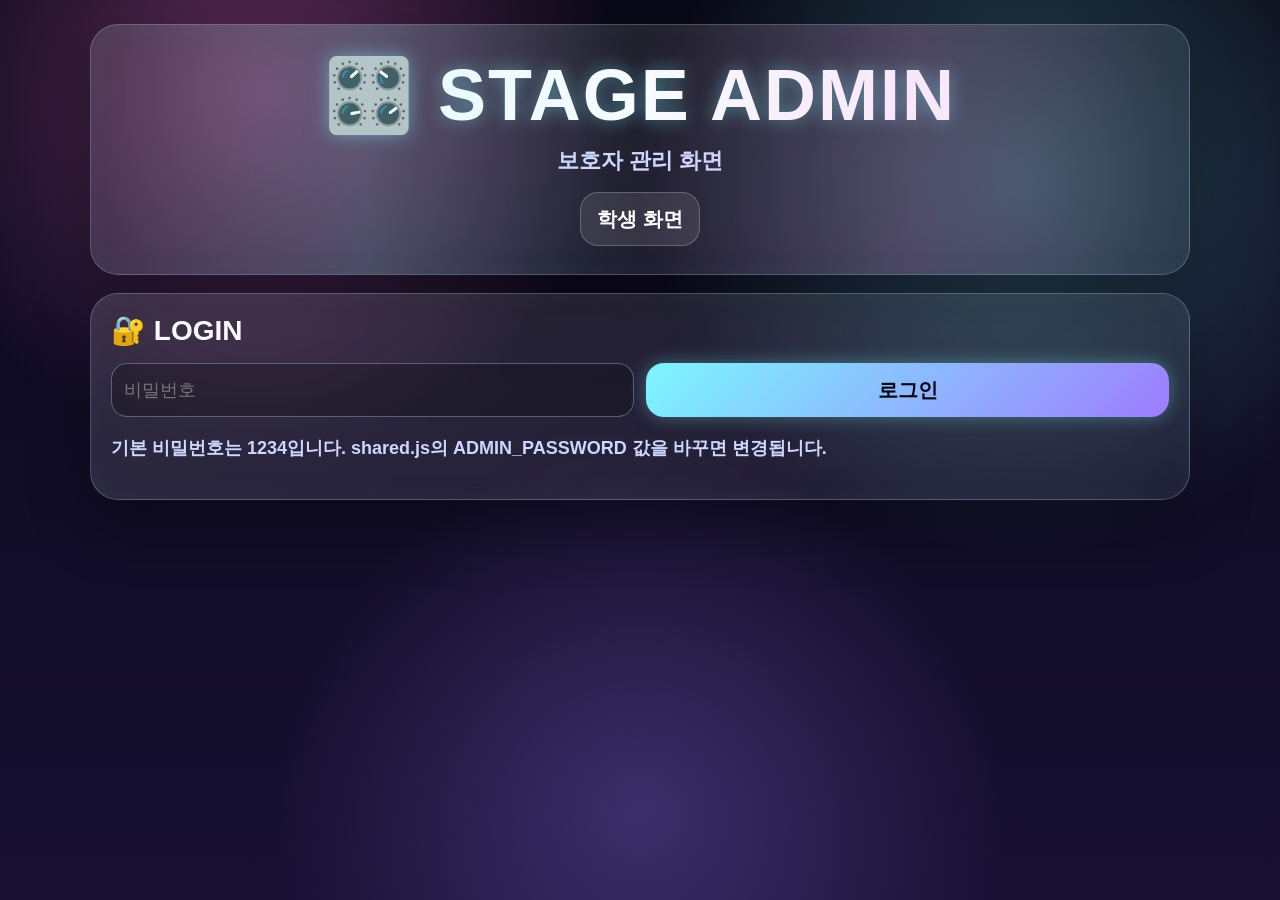
==== admin.html @ 5045a8fc "Add files via upload" ====
<!DOCTYPE html>
<html lang="ko">
<head>
  <meta charset="UTF-8" />
  <meta name="viewport" content="width=device-width, initial-scale=1.0" />
  <title>CHAN STAGE - Admin</title>
  <link rel="stylesheet" href="style.css" />
</head>
<body>
<main class="app">
  <header class="hero">
    <h1>🎛️ STAGE ADMIN</h1>
    <p class="subtitle">보호자 관리 화면</p>
    <div class="nav"><a class="link-btn dark-btn" href="student.html">학생 화면</a></div>
  </header>

  <section class="panel">
    <h2>🔐 LOGIN</h2>
    <div class="two-grid">
      <input id="passwordInput" type="password" placeholder="비밀번호" />
      <button class="neon-btn" id="loginBtn">로그인</button>
    </div>
    <p class="hint">기본 비밀번호는 1234입니다. shared.js의 ADMIN_PASSWORD 값을 바꾸면 변경됩니다.</p>
  </section>

  <section class="panel admin-only">
    <h2>📅 MONTH</h2>
    <div class="month-control">
      <button class="dark-btn small-btn" id="prevMonthBtn">◀ 이전 달</button>
      <div class="month-title" id="monthTitle"></div>
      <button class="dark-btn small-btn" id="nextMonthBtn">다음 달 ▶</button>
    </div>
  </section>

  <section class="panel admin-only">
    <h2>➕ MISSION SET</h2>
    <div class="form-grid">
      <input id="missionInput" type="text" placeholder="미션 이름" />
      <select id="levelSelect">
        <option value="EASY">EASY</option>
        <option value="NORMAL">NORMAL</option>
        <option value="HARD">HARD</option>
      </select>
      <select id="categorySelect">
        <option value="ELECTRIC">ELECTRIC</option>
        <option value="GITC">GITC</option>
        <option value="SCHOOL">SCHOOL</option>
        <option value="CONTEST">CONTEST</option>
        <option value="LIFE">LIFE</option>
      </select>
      <button class="pink-btn" id="saveMissionBtn">등록</button>
    </div>
    <p class="hint" id="editHint">아래 목록에서 수정할 미션을 선택할 수 있어요.</p>
  </section>

  <section class="panel admin-only">
    <h2>📝 MISSION LIST</h2>
    <div class="missions" id="missionList"></div>
  </section>

  <section class="panel admin-only">
    <h2>🎁 REWARD</h2>
    <div class="two-grid">
      <input id="smallRewardInput" type="text" placeholder="10 LIGHT 보상" />
      <input id="bigRewardInput" type="text" placeholder="20 LIGHT 보상" />
    </div>
    <button class="neon-btn" id="saveRewardBtn" style="margin-top:12px;">보상 저장</button>
  </section>

  <section class="panel admin-only">
    <h2>📊 MONTH REPORT</h2>
    <div class="progress-row">
      <div class="exp-label" id="summaryText"></div>
      <div class="bar-wrap"><div class="bar" id="progressBar"></div></div>
    </div>
    <table>
      <thead><tr><th>분류</th><th>CLEAR</th><th>TOTAL</th></tr></thead>
      <tbody id="statBody"></tbody>
    </table>
  </section>

  <section class="panel admin-only">
    <h2>📅 MONTH STAGE</h2>
    <div class="month-board" id="monthBoard"></div>
  </section>

  <section class="panel admin-only">
    <h2>🧹 RESET</h2>
    <div class="two-grid">
      <button class="red-btn" id="resetTodayBtn">오늘 기록 초기화</button>
      <button class="red-btn" id="resetMonthBtn">이번 달 전체 초기화</button>
    </div>
  </section>
</main>
<div class="toast" id="toast"></div>
<script src="shared.js"></script>
<script>
let unlocked=false, editingId=null;
const today=todayInfo();
let currentYear=today.year, currentMonth=today.month, currentKey=monthKey(currentYear,currentMonth);
let data=loadMonthData(currentKey);

const adminOnly=document.querySelectorAll(".admin-only");
const monthTitle=document.getElementById("monthTitle");
const missionInput=document.getElementById("missionInput");
const levelSelect=document.getElementById("levelSelect");
const categorySelect=document.getElementById("categorySelect");
const missionList=document.getElementById("missionList");
const saveMissionBtn=document.getElementById("saveMissionBtn");
const editHint=document.getElementById("editHint");
const smallRewardInput=document.getElementById("smallRewardInput");
const bigRewardInput=document.getElementById("bigRewardInput");
const summaryText=document.getElementById("summaryText");
const progressBar=document.getElementById("progressBar");
const statBody=document.getElementById("statBody");
const monthBoard=document.getElementById("monthBoard");
const toast=document.getElementById("toast");

function showToast(msg){toast.textContent=msg;toast.classList.add("show");setTimeout(()=>toast.classList.remove("show"),1200)}
function save(){saveMonthData(currentKey,data)}
function setVisible(){adminOnly.forEach(x=>x.style.display=unlocked?"":"none")}
function reload(){currentKey=monthKey(currentYear,currentMonth);data=loadMonthData(currentKey);editingId=null;missionInput.value="";saveMissionBtn.textContent="등록";render()}

function saveMission(){
  const title=missionInput.value.trim();
  if(!title){alert("미션 이름을 적어주세요.");return;}
  if(editingId){
    const m=data.missions.find(x=>x.id===editingId);
    if(m){m.title=title;m.level=levelSelect.value;m.category=categorySelect.value}
    editingId=null;saveMissionBtn.textContent="등록";editHint.textContent="수정 완료!";
  }else{
    data.missions.push({id:Date.now(),title,level:levelSelect.value,category:categorySelect.value,done:false});
  }
  missionInput.value="";save();render();showToast("저장 완료");
}
function startEdit(id){
  const m=data.missions.find(x=>x.id===id); if(!m)return;
  editingId=id; missionInput.value=m.title; levelSelect.value=m.level; categorySelect.value=m.category;
  saveMissionBtn.textContent="수정 완료"; editHint.textContent="수정 후 버튼을 눌러주세요.";
  scrollTo({top:0,behavior:"smooth"});
}
function del(id){if(!confirm("삭제할까요?"))return;data.missions=data.missions.filter(x=>x.id!==id);save();render()}
function toggle(id){const m=data.missions.find(x=>x.id===id); if(m){m.done=!m.done;save();render()}}

function renderMissions(){
  missionList.innerHTML="";
  if(!data.missions.length){missionList.innerHTML='<div class="empty-message">등록된 미션이 없어요.</div>';return}
  data.missions.forEach(m=>{
    const card=document.createElement("article");
    card.className="mission"+(m.done?" done":"");
    card.innerHTML=`
      <div class="mission-title">${categoryIcon(m.category)} ${m.done?"CLEAR: ":""}${m.title}</div>
      <span class="tag">${m.category} · ${m.level}</span>
      <div class="actions">
        <button class="neon-btn small-btn">CLEAR전환</button>
        <button class="dark-btn small-btn">수정</button>
        <button class="red-btn small-btn">삭제</button>
      </div>`;
    const b=card.querySelectorAll("button");
    b[0].onclick=()=>toggle(m.id); b[1].onclick=()=>startEdit(m.id); b[2].onclick=()=>del(m.id);
    missionList.appendChild(card);
  })
}
function renderReward(){smallRewardInput.value=data.rewards?.small||"";bigRewardInput.value=data.rewards?.big||""}
function renderStats(){
  const total=data.missions.length, done=data.missions.filter(x=>x.done).length;
  const lightCount=getMonthLightCount(data), p=total?Math.round(done/total*100):0;
  summaryText.textContent=`${currentKey} / MISSION ${done}/${total} CLEAR / FAN LIGHT ${lightCount}`;
  progressBar.style.width=p+"%";
  const map={};
  data.missions.forEach(m=>{const c=m.category||"ETC"; if(!map[c])map[c]={done:0,total:0}; map[c].total++; if(m.done)map[c].done++});
  statBody.innerHTML="";
  Object.entries(map).forEach(([k,v])=>{const tr=document.createElement("tr");tr.innerHTML=`<td>${k}</td><td>${v.done}</td><td>${v.total}</td>`;statBody.appendChild(tr)})
  if(!Object.keys(map).length)statBody.innerHTML="<tr><td colspan='3'>기록 없음</td></tr>";
}
function renderMonth(){
  monthBoard.innerHTML="";
  const first=new Date(currentYear,currentMonth-1,1).getDay(), last=new Date(currentYear,currentMonth,0).getDate();
  for(let i=0;i<first;i++){const e=document.createElement("div");e.className="day-cell empty";monthBoard.appendChild(e)}
  for(let d=1;d<=last;d++){
    const dk=dateKey(currentYear,currentMonth,d), arr=data.dailyLights[dk]||[];
    const cell=document.createElement("div");cell.className="day-cell"+(currentYear===today.year&&currentMonth===today.month&&d===today.date?" today":"");
    cell.innerHTML=`<div class="day-num">${d}일</div><div class="day-lights">${arr.map(x=>x.icon).join("")}</div>${arr.length?`<div class="day-num">${arr.length} LIGHT</div>`:""}`;
    monthBoard.appendChild(cell);
  }
}
function render(){monthTitle.textContent=`${currentYear}년 ${currentMonth}월`;renderMissions();renderReward();renderStats();renderMonth();setVisible()}

document.getElementById("loginBtn").onclick=()=>{if(document.getElementById("passwordInput").value===ADMIN_PASSWORD){unlocked=true;render();showToast("LOGIN OK")}else alert("비밀번호가 맞지 않아요.")};
document.getElementById("prevMonthBtn").onclick=()=>{currentMonth--;if(currentMonth<1){currentMonth=12;currentYear--}reload()};
document.getElementById("nextMonthBtn").onclick=()=>{currentMonth++;if(currentMonth>12){currentMonth=1;currentYear++}reload()};
saveMissionBtn.onclick=saveMission;
missionInput.onkeydown=e=>{if(e.key==="Enter")saveMission()};
document.getElementById("saveRewardBtn").onclick=()=>{data.rewards={small:smallRewardInput.value.trim()||"작은 보상",big:bigRewardInput.value.trim()||"큰 보상"};save();render();showToast("보상 저장")};
document.getElementById("resetTodayBtn").onclick=()=>{if(!confirm("오늘 기록 초기화?"))return;const tk=todayInfo().dateKey;if(data.dailyLights[tk])data.dailyLights[tk]=[];data.missions=data.missions.map(x=>({...x,done:false}));save();render()};
document.getElementById("resetMonthBtn").onclick=()=>{if(!confirm("이번 달 전체 초기화?"))return;data=freshMonthData();save();render()};
render();
</script>
</body>
</html>
---- style.css ----
:root{
  --bg1:#090816;
  --bg2:#181134;
  --card:rgba(255,255,255,.08);
  --card2:rgba(255,255,255,.12);
  --line:rgba(180,220,255,.28);
  --text:#f7fbff;
  --sub:#cdd7ff;
  --neon:#7cf7ff;
  --pink:#ff72d2;
  --purple:#9d7cff;
  --lime:#86ff8f;
  --yellow:#ffe66d;
  --red:#ff7b7b;
}

*{box-sizing:border-box}
body{
  margin:0;
  min-height:100vh;
  font-family:"Pretendard","Noto Sans KR",Arial,sans-serif;
  color:var(--text);
  background:
    radial-gradient(circle at 20% 10%, rgba(255,114,210,.35), transparent 28%),
    radial-gradient(circle at 80% 20%, rgba(124,247,255,.28), transparent 30%),
    radial-gradient(circle at 50% 90%, rgba(157,124,255,.28), transparent 35%),
    linear-gradient(180deg,var(--bg1),var(--bg2));
  font-size:18px;
}
.app{width:min(1100px,94%);margin:0 auto;padding:24px 0 60px}
.hero,.panel{
  border:1px solid var(--line);
  background:linear-gradient(145deg,rgba(255,255,255,.12),rgba(255,255,255,.06));
  border-radius:28px;
  box-shadow:0 24px 60px rgba(0,0,0,.35), inset 0 0 30px rgba(124,247,255,.04);
  backdrop-filter:blur(14px);
}
.hero{text-align:center;padding:28px 16px;margin-bottom:18px;position:relative;overflow:hidden}
.hero:before{
  content:"";
  position:absolute;inset:-2px;
  background:linear-gradient(90deg,transparent,var(--neon),transparent,var(--pink),transparent);
  opacity:.15;
  pointer-events:none;
}
h1{margin:0;font-size:clamp(38px,8vw,72px);letter-spacing:2px;text-shadow:0 0 18px rgba(124,247,255,.45)}
.subtitle{margin:8px 0 0;color:var(--sub);font-size:22px;font-weight:900}
.stage-badge{
  margin:18px auto 0;
  width:fit-content;
  padding:10px 18px;
  border-radius:999px;
  background:rgba(124,247,255,.12);
  border:1px solid rgba(124,247,255,.45);
  color:var(--neon);
  font-weight:1000;
  box-shadow:0 0 18px rgba(124,247,255,.22);
}
.nav{display:flex;gap:10px;justify-content:center;flex-wrap:wrap;margin-top:16px}
.panel{padding:20px;margin:18px 0}
h2{margin:0 0 16px;font-size:28px}
button,.link-btn{
  min-height:54px;
  border:none;
  border-radius:18px;
  padding:12px 16px;
  font-size:20px;
  font-weight:1000;
  cursor:pointer;
  text-decoration:none;
  display:inline-grid;
  place-items:center;
}
.neon-btn{background:linear-gradient(135deg,var(--neon),var(--purple));color:#070713;box-shadow:0 0 18px rgba(124,247,255,.35)}
.pink-btn{background:linear-gradient(135deg,var(--pink),var(--purple));color:#fff}
.dark-btn{background:rgba(255,255,255,.1);color:#fff;border:1px solid var(--line)}
.red-btn{background:rgba(255,123,123,.16);color:#fff;border:1px solid rgba(255,123,123,.5)}
button:disabled{opacity:.5;cursor:default}
.small-btn{min-height:42px;font-size:16px;border-radius:14px;padding:8px 12px}

input,select{
  width:100%;min-height:54px;border-radius:16px;
  border:1px solid rgba(180,220,255,.35);
  background:rgba(0,0,0,.22);color:#fff;
  padding:12px;font-size:18px;
}
option{color:#111}

.dashboard{display:grid;grid-template-columns:1.1fr .9fr;gap:16px}
.stat-card{
  border:1px solid var(--line);
  background:rgba(0,0,0,.16);
  border-radius:24px;
  padding:18px;
}
.big-level{font-size:34px;font-weight:1000;color:var(--neon)}
.exp-label{font-size:18px;color:var(--sub);font-weight:900;margin-top:8px}
.bar-wrap{height:30px;border-radius:999px;background:rgba(255,255,255,.08);border:1px solid var(--line);overflow:hidden;margin-top:10px}
.bar{height:100%;width:0%;background:linear-gradient(90deg,var(--pink),var(--purple),var(--neon));transition:.35s}
.missions{display:grid;grid-template-columns:repeat(2,minmax(0,1fr));gap:14px}
.mission{
  border:1px solid var(--line);
  border-radius:24px;
  padding:18px;
  background:rgba(0,0,0,.18);
  display:grid;
  gap:12px;
}
.mission.done{background:rgba(134,255,143,.12);border-color:rgba(134,255,143,.45)}
.mission-title{font-size:22px;font-weight:1000;line-height:1.35}
.tag{display:inline-block;width:fit-content;padding:6px 10px;border-radius:999px;border:1px solid rgba(124,247,255,.42);color:var(--neon);font-weight:1000;font-size:15px}
.actions{display:grid;grid-template-columns:repeat(3,1fr);gap:8px}
.light-board{display:grid;grid-template-columns:repeat(5,1fr);gap:10px}
.light-cell{
  aspect-ratio:1/1;border-radius:22px;
  border:1px solid var(--line);
  background:rgba(255,255,255,.06);
  display:grid;place-items:center;text-align:center;
  font-size:clamp(18px,3vw,28px);font-weight:1000;color:rgba(255,255,255,.35)
}
.light-cell.on{
  color:#fff;
  background:radial-gradient(circle,rgba(124,247,255,.28),rgba(255,114,210,.15));
  box-shadow:0 0 20px rgba(124,247,255,.28);
  border-color:rgba(124,247,255,.6);
}
.month-control{display:flex;align-items:center;justify-content:center;gap:10px;flex-wrap:wrap;margin-bottom:16px}
.month-title{min-width:170px;text-align:center;font-weight:1000;font-size:24px;color:var(--neon)}
.month-board{display:grid;grid-template-columns:repeat(7,1fr);gap:8px}
.day-cell{
  min-height:80px;border-radius:18px;
  border:1px solid var(--line);
  background:rgba(0,0,0,.16);
  padding:8px;font-weight:900;
}
.day-cell.empty{opacity:.25}
.day-cell.today{border-color:var(--yellow);box-shadow:0 0 14px rgba(255,230,109,.25)}
.day-num{color:var(--sub);font-size:15px}
.day-lights{font-size:18px;word-break:break-all}
.form-grid{display:grid;grid-template-columns:1fr 130px 150px 120px;gap:10px}
.two-grid{display:grid;grid-template-columns:1fr 1fr;gap:12px}
.reward-box{display:grid;grid-template-columns:1fr 1fr;gap:12px;margin-top:14px}
.reward{padding:16px;border-radius:22px;background:rgba(255,255,255,.08);border:1px solid var(--line);font-weight:1000;text-align:center}
.reward.active{border-color:var(--yellow);box-shadow:0 0 20px rgba(255,230,109,.25)}
.hint{color:var(--sub);font-weight:800;line-height:1.45}
.empty-message{grid-column:1/-1;text-align:center;padding:22px;border:1px dashed var(--line);border-radius:18px;color:var(--sub);font-weight:1000}
.toast{
  position:fixed;left:50%;top:50%;transform:translate(-50%,-50%) scale(.9);
  width:min(460px,88%);padding:30px 18px;border-radius:30px;
  background:linear-gradient(145deg,rgba(10,8,22,.96),rgba(35,20,70,.96));
  border:2px solid var(--neon);box-shadow:0 0 40px rgba(124,247,255,.35);
  text-align:center;font-size:32px;font-weight:1000;color:#fff;
  opacity:0;pointer-events:none;transition:.25s;z-index:99;
}
.toast.show{opacity:1;transform:translate(-50%,-50%) scale(1)}
table{width:100%;border-collapse:separate;border-spacing:0 10px}
th,td{padding:12px;background:rgba(255,255,255,.08);font-weight:900;text-align:left}
th:first-child,td:first-child{border-radius:14px 0 0 14px}
th:last-child,td:last-child{border-radius:0 14px 14px 0}
footer{text-align:center;color:var(--sub);font-weight:900;margin-top:18px}
@media(max-width:760px){
  .dashboard,.missions,.form-grid,.two-grid,.reward-box{grid-template-columns:1fr}
  .actions{grid-template-columns:1fr}
  .month-board{gap:5px}
  .day-cell{min-height:60px;padding:5px;border-radius:14px}
}
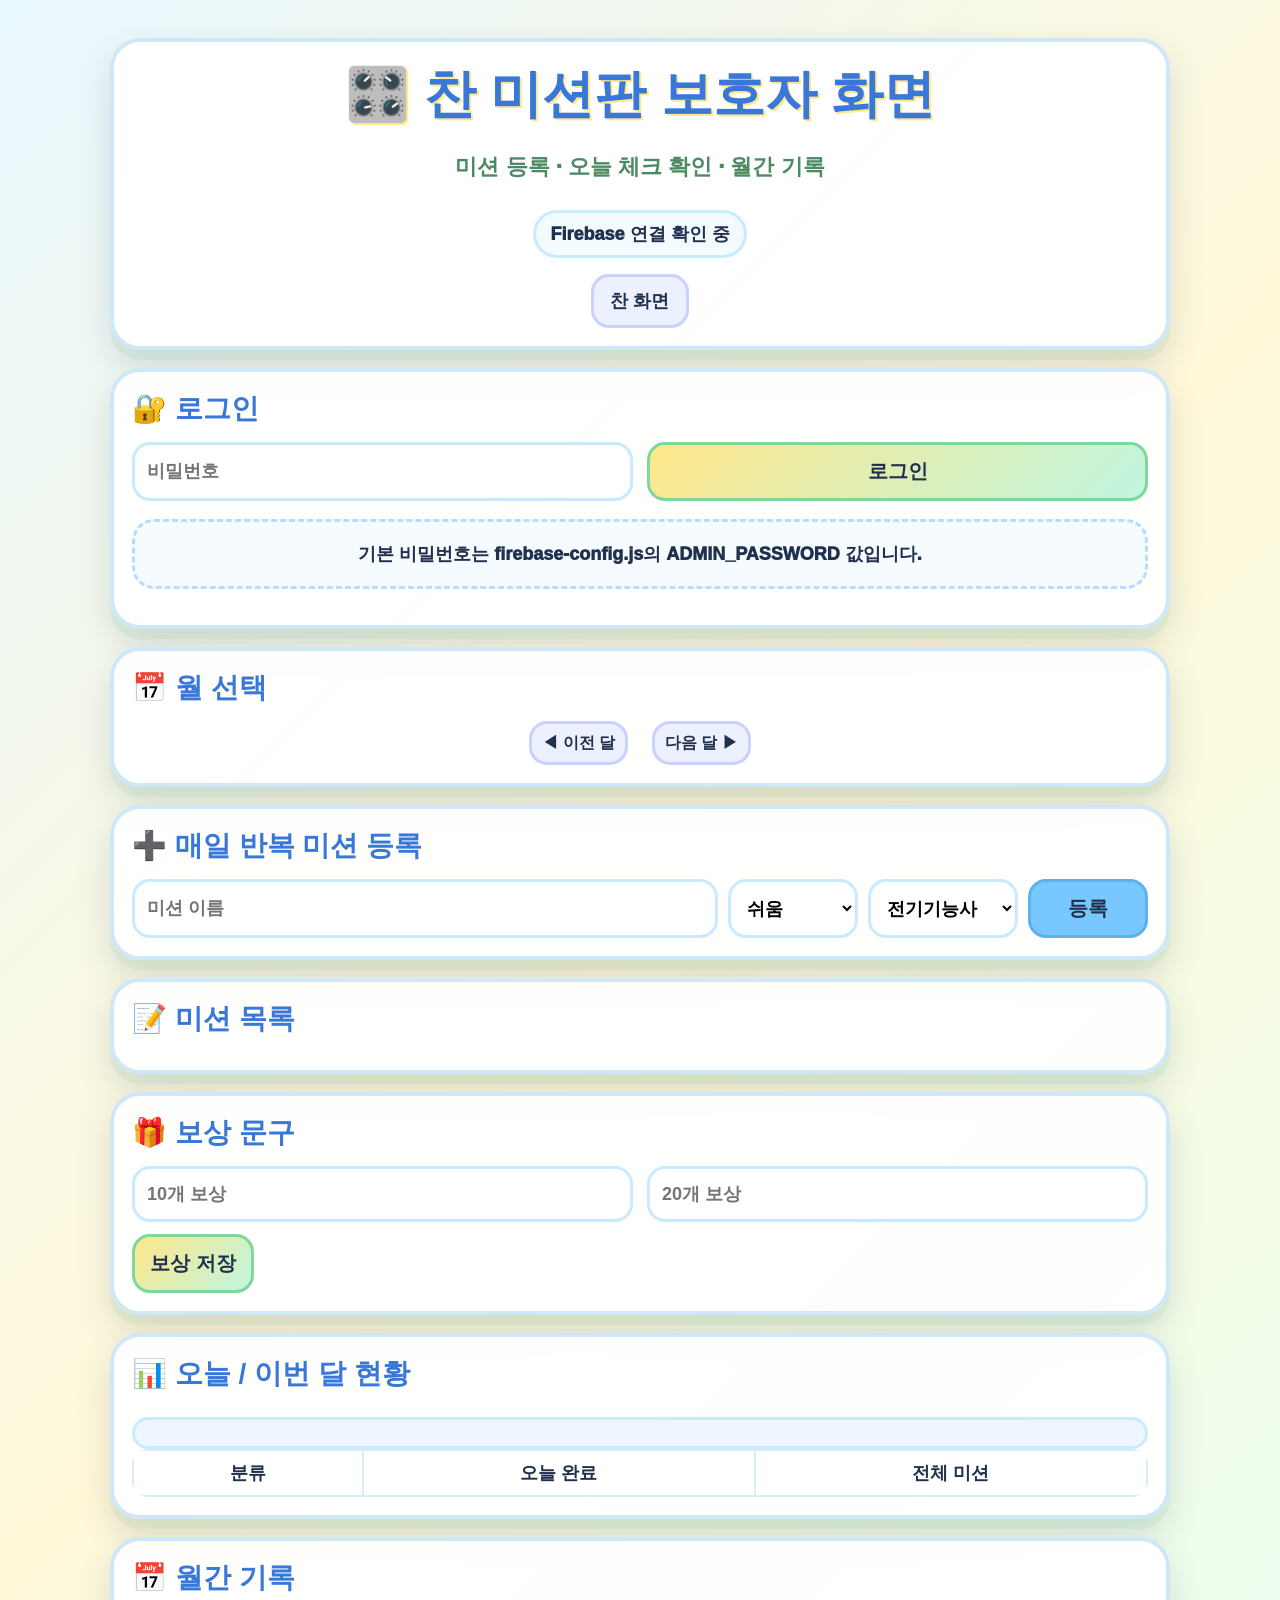
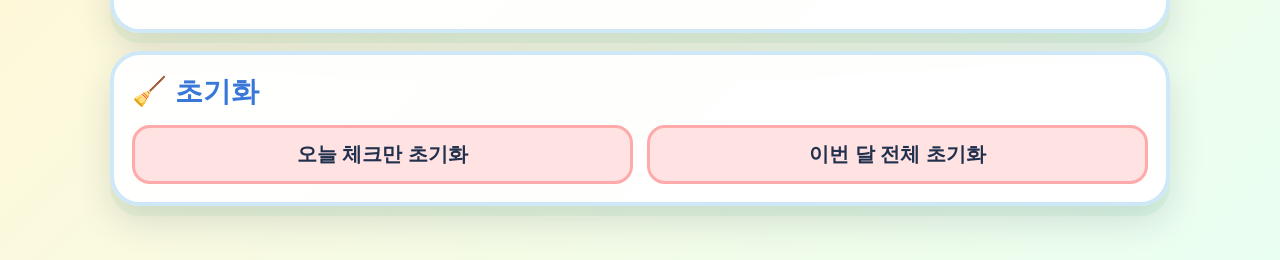
==== commit 91b37c90: "updated 2026.06.20" ====
--- a/admin.html
+++ b/admin.html
@@ -3,28 +3,29 @@
 <head>
   <meta charset="UTF-8" />
   <meta name="viewport" content="width=device-width, initial-scale=1.0" />
-  <title>CHAN STAGE - Admin</title>
+  <title>찬 미션판 보호자 화면</title>
   <link rel="stylesheet" href="style.css" />
 </head>
 <body>
 <main class="app">
   <header class="hero">
-    <h1>🎛️ STAGE ADMIN</h1>
-    <p class="subtitle">보호자 관리 화면</p>
-    <div class="nav"><a class="link-btn dark-btn" href="student.html">학생 화면</a></div>
+    <h1>🎛️ 찬 미션판 보호자 화면</h1>
+    <p class="subtitle">미션 등록 · 오늘 체크 확인 · 월간 기록</p>
+    <div class="status-badge" id="statusBadge">Firebase 연결 확인 중</div>
+    <div class="nav"><a class="link-btn dark-btn" href="student.html">찬 화면</a></div>
   </header>
 
   <section class="panel">
-    <h2>🔐 LOGIN</h2>
+    <h2>🔐 로그인</h2>
     <div class="two-grid">
       <input id="passwordInput" type="password" placeholder="비밀번호" />
       <button class="neon-btn" id="loginBtn">로그인</button>
     </div>
-    <p class="hint">기본 비밀번호는 1234입니다. shared.js의 ADMIN_PASSWORD 값을 바꾸면 변경됩니다.</p>
-  </section>
-
-  <section class="panel admin-only">
-    <h2>📅 MONTH</h2>
+    <p class="empty-message">기본 비밀번호는 firebase-config.js의 ADMIN_PASSWORD 값입니다.</p>
+  </section>
+
+  <section class="panel admin-only">
+    <h2>📅 월 선택</h2>
     <div class="month-control">
       <button class="dark-btn small-btn" id="prevMonthBtn">◀ 이전 달</button>
       <div class="month-title" id="monthTitle"></div>
@@ -33,168 +34,361 @@
   </section>
 
   <section class="panel admin-only">
-    <h2>➕ MISSION SET</h2>
+    <h2>➕ 매일 반복 미션 등록</h2>
     <div class="form-grid">
       <input id="missionInput" type="text" placeholder="미션 이름" />
       <select id="levelSelect">
-        <option value="EASY">EASY</option>
-        <option value="NORMAL">NORMAL</option>
-        <option value="HARD">HARD</option>
+        <option value="쉬움">쉬움</option>
+        <option value="보통">보통</option>
+        <option value="어려움">어려움</option>
       </select>
       <select id="categorySelect">
-        <option value="ELECTRIC">ELECTRIC</option>
+        <option value="전기기능사">전기기능사</option>
         <option value="GITC">GITC</option>
-        <option value="SCHOOL">SCHOOL</option>
-        <option value="CONTEST">CONTEST</option>
-        <option value="LIFE">LIFE</option>
+        <option value="영상편집">영상편집</option>
+        <option value="학교">학교</option>
+        <option value="기능대회">기능대회</option>
+        <option value="생활">생활</option>
       </select>
       <button class="pink-btn" id="saveMissionBtn">등록</button>
     </div>
-    <p class="hint" id="editHint">아래 목록에서 수정할 미션을 선택할 수 있어요.</p>
-  </section>
-
-  <section class="panel admin-only">
-    <h2>📝 MISSION LIST</h2>
+  </section>
+
+  <section class="panel admin-only">
+    <h2>📝 미션 목록</h2>
     <div class="missions" id="missionList"></div>
   </section>
 
   <section class="panel admin-only">
-    <h2>🎁 REWARD</h2>
+    <h2>🎁 보상 문구</h2>
     <div class="two-grid">
-      <input id="smallRewardInput" type="text" placeholder="10 LIGHT 보상" />
-      <input id="bigRewardInput" type="text" placeholder="20 LIGHT 보상" />
+      <input id="smallRewardInput" type="text" placeholder="10개 보상" />
+      <input id="bigRewardInput" type="text" placeholder="20개 보상" />
     </div>
     <button class="neon-btn" id="saveRewardBtn" style="margin-top:12px;">보상 저장</button>
   </section>
 
   <section class="panel admin-only">
-    <h2>📊 MONTH REPORT</h2>
+    <h2>📊 오늘 / 이번 달 현황</h2>
     <div class="progress-row">
       <div class="exp-label" id="summaryText"></div>
       <div class="bar-wrap"><div class="bar" id="progressBar"></div></div>
     </div>
     <table>
-      <thead><tr><th>분류</th><th>CLEAR</th><th>TOTAL</th></tr></thead>
+      <thead>
+        <tr><th>분류</th><th>오늘 완료</th><th>전체 미션</th></tr>
+      </thead>
       <tbody id="statBody"></tbody>
     </table>
   </section>
 
   <section class="panel admin-only">
-    <h2>📅 MONTH STAGE</h2>
+    <h2>📅 월간 기록</h2>
     <div class="month-board" id="monthBoard"></div>
   </section>
 
   <section class="panel admin-only">
-    <h2>🧹 RESET</h2>
+    <h2>🧹 초기화</h2>
     <div class="two-grid">
-      <button class="red-btn" id="resetTodayBtn">오늘 기록 초기화</button>
+      <button class="red-btn" id="resetTodayBtn">오늘 체크만 초기화</button>
       <button class="red-btn" id="resetMonthBtn">이번 달 전체 초기화</button>
     </div>
   </section>
 </main>
 <div class="toast" id="toast"></div>
-<script src="shared.js"></script>
-<script>
-let unlocked=false, editingId=null;
-const today=todayInfo();
-let currentYear=today.year, currentMonth=today.month, currentKey=monthKey(currentYear,currentMonth);
-let data=loadMonthData(currentKey);
-
-const adminOnly=document.querySelectorAll(".admin-only");
-const monthTitle=document.getElementById("monthTitle");
-const missionInput=document.getElementById("missionInput");
-const levelSelect=document.getElementById("levelSelect");
-const categorySelect=document.getElementById("categorySelect");
-const missionList=document.getElementById("missionList");
-const saveMissionBtn=document.getElementById("saveMissionBtn");
-const editHint=document.getElementById("editHint");
-const smallRewardInput=document.getElementById("smallRewardInput");
-const bigRewardInput=document.getElementById("bigRewardInput");
-const summaryText=document.getElementById("summaryText");
-const progressBar=document.getElementById("progressBar");
-const statBody=document.getElementById("statBody");
-const monthBoard=document.getElementById("monthBoard");
-const toast=document.getElementById("toast");
-
-function showToast(msg){toast.textContent=msg;toast.classList.add("show");setTimeout(()=>toast.classList.remove("show"),1200)}
-function save(){saveMonthData(currentKey,data)}
-function setVisible(){adminOnly.forEach(x=>x.style.display=unlocked?"":"none")}
-function reload(){currentKey=monthKey(currentYear,currentMonth);data=loadMonthData(currentKey);editingId=null;missionInput.value="";saveMissionBtn.textContent="등록";render()}
-
-function saveMission(){
-  const title=missionInput.value.trim();
-  if(!title){alert("미션 이름을 적어주세요.");return;}
-  if(editingId){
-    const m=data.missions.find(x=>x.id===editingId);
-    if(m){m.title=title;m.level=levelSelect.value;m.category=categorySelect.value}
-    editingId=null;saveMissionBtn.textContent="등록";editHint.textContent="수정 완료!";
-  }else{
-    data.missions.push({id:Date.now(),title,level:levelSelect.value,category:categorySelect.value,done:false});
-  }
-  missionInput.value="";save();render();showToast("저장 완료");
-}
-function startEdit(id){
-  const m=data.missions.find(x=>x.id===id); if(!m)return;
-  editingId=id; missionInput.value=m.title; levelSelect.value=m.level; categorySelect.value=m.category;
-  saveMissionBtn.textContent="수정 완료"; editHint.textContent="수정 후 버튼을 눌러주세요.";
-  scrollTo({top:0,behavior:"smooth"});
-}
-function del(id){if(!confirm("삭제할까요?"))return;data.missions=data.missions.filter(x=>x.id!==id);save();render()}
-function toggle(id){const m=data.missions.find(x=>x.id===id); if(m){m.done=!m.done;save();render()}}
-
-function renderMissions(){
-  missionList.innerHTML="";
-  if(!data.missions.length){missionList.innerHTML='<div class="empty-message">등록된 미션이 없어요.</div>';return}
-  data.missions.forEach(m=>{
-    const card=document.createElement("article");
-    card.className="mission"+(m.done?" done":"");
-    card.innerHTML=`
-      <div class="mission-title">${categoryIcon(m.category)} ${m.done?"CLEAR: ":""}${m.title}</div>
-      <span class="tag">${m.category} · ${m.level}</span>
+
+<script type="module">
+import { ADMIN_PASSWORD } from "./firebase-config.js";
+import {
+  todayInfo, monthKey, dateKey, categoryIcon, isFirebaseConfigured,
+  watchMonthData, saveMonthData, freshMonthData, getMonthBadgeCount,
+  getTodayDoneCount, isMissionDone
+} from "./shared.js";
+
+let unlocked = false;
+let editingId = null;
+let unsubscribe = null;
+let data = null;
+
+const today = todayInfo();
+let currentYear = today.year;
+let currentMonth = today.month;
+let currentKey = monthKey(currentYear, currentMonth);
+
+const statusBadge = document.getElementById("statusBadge");
+const adminOnly = document.querySelectorAll(".admin-only");
+const monthTitle = document.getElementById("monthTitle");
+const missionInput = document.getElementById("missionInput");
+const levelSelect = document.getElementById("levelSelect");
+const categorySelect = document.getElementById("categorySelect");
+const missionList = document.getElementById("missionList");
+const saveMissionBtn = document.getElementById("saveMissionBtn");
+const smallRewardInput = document.getElementById("smallRewardInput");
+const bigRewardInput = document.getElementById("bigRewardInput");
+const summaryText = document.getElementById("summaryText");
+const progressBar = document.getElementById("progressBar");
+const statBody = document.getElementById("statBody");
+const monthBoard = document.getElementById("monthBoard");
+const toast = document.getElementById("toast");
+
+function setStatus(text, ok = true) {
+  statusBadge.textContent = text;
+  statusBadge.classList.toggle("off", !ok);
+}
+
+function showToast(msg) {
+  toast.textContent = msg;
+  toast.classList.add("show");
+  setTimeout(() => toast.classList.remove("show"), 1200);
+}
+
+function setVisible() {
+  adminOnly.forEach(x => x.style.display = unlocked ? "" : "none");
+}
+
+function startWatch() {
+  if (unsubscribe) unsubscribe();
+
+  if (!isFirebaseConfigured()) {
+    setStatus("Firebase 설정 필요", false);
+    return;
+  }
+
+  currentKey = monthKey(currentYear, currentMonth);
+  unsubscribe = watchMonthData(
+    currentKey,
+    (newData) => {
+      data = newData;
+      setStatus("실시간 연결됨", true);
+      render();
+    },
+    () => setStatus("Firebase 연결 실패", false)
+  );
+}
+
+async function save() {
+  await saveMonthData(currentKey, data);
+}
+
+async function saveMission() {
+  if (!data) return;
+
+  const title = missionInput.value.trim();
+  if (!title) {
+    alert("미션 이름을 적어주세요.");
+    return;
+  }
+
+  if (editingId) {
+    const m = data.missions.find(x => String(x.id) === String(editingId));
+    if (m) {
+      m.title = title;
+      m.level = levelSelect.value;
+      m.category = categorySelect.value;
+    }
+    editingId = null;
+    saveMissionBtn.textContent = "등록";
+  } else {
+    data.missions.push({
+      id: Date.now(),
+      title,
+      level: levelSelect.value,
+      category: categorySelect.value
+    });
+  }
+
+  missionInput.value = "";
+  await save();
+  showToast("저장 완료");
+}
+
+function startEdit(id) {
+  const m = data.missions.find(x => String(x.id) === String(id));
+  if (!m) return;
+
+  editingId = m.id;
+  missionInput.value = m.title;
+  levelSelect.value = m.level;
+  categorySelect.value = m.category;
+  saveMissionBtn.textContent = "수정 완료";
+  window.scrollTo({ top: 0, behavior: "smooth" });
+}
+
+async function delMission(id) {
+  if (!confirm("미션을 삭제할까요?")) return;
+
+  data.missions = data.missions.filter(x => String(x.id) !== String(id));
+
+  // 삭제된 미션의 오늘/이전 완료 기록은 남겨두어도 월간 기록이 보존됩니다.
+  await save();
+  showToast("삭제 완료");
+}
+
+function renderMissions() {
+  missionList.innerHTML = "";
+
+  if (!data || !data.missions.length) {
+    missionList.innerHTML = '<div class="empty-message">등록된 미션이 없어요.</div>';
+    return;
+  }
+
+  data.missions.forEach(m => {
+    const todayDone = isMissionDone(data, today.dateKey, m.id);
+    const card = document.createElement("article");
+    card.className = "mission" + (todayDone ? " done" : "");
+    card.innerHTML = `
+      <div class="mission-title">${categoryIcon(m.category)} ${m.title}</div>
+      <span class="tag">${m.category} · ${m.level} · 오늘 ${todayDone ? "완료" : "미완료"}</span>
       <div class="actions">
-        <button class="neon-btn small-btn">CLEAR전환</button>
         <button class="dark-btn small-btn">수정</button>
         <button class="red-btn small-btn">삭제</button>
-      </div>`;
-    const b=card.querySelectorAll("button");
-    b[0].onclick=()=>toggle(m.id); b[1].onclick=()=>startEdit(m.id); b[2].onclick=()=>del(m.id);
+      </div>
+    `;
+    const buttons = card.querySelectorAll("button");
+    buttons[0].onclick = () => startEdit(m.id);
+    buttons[1].onclick = () => delMission(m.id);
     missionList.appendChild(card);
-  })
-}
-function renderReward(){smallRewardInput.value=data.rewards?.small||"";bigRewardInput.value=data.rewards?.big||""}
-function renderStats(){
-  const total=data.missions.length, done=data.missions.filter(x=>x.done).length;
-  const lightCount=getMonthLightCount(data), p=total?Math.round(done/total*100):0;
-  summaryText.textContent=`${currentKey} / MISSION ${done}/${total} CLEAR / FAN LIGHT ${lightCount}`;
-  progressBar.style.width=p+"%";
-  const map={};
-  data.missions.forEach(m=>{const c=m.category||"ETC"; if(!map[c])map[c]={done:0,total:0}; map[c].total++; if(m.done)map[c].done++});
-  statBody.innerHTML="";
-  Object.entries(map).forEach(([k,v])=>{const tr=document.createElement("tr");tr.innerHTML=`<td>${k}</td><td>${v.done}</td><td>${v.total}</td>`;statBody.appendChild(tr)})
-  if(!Object.keys(map).length)statBody.innerHTML="<tr><td colspan='3'>기록 없음</td></tr>";
-}
-function renderMonth(){
-  monthBoard.innerHTML="";
-  const first=new Date(currentYear,currentMonth-1,1).getDay(), last=new Date(currentYear,currentMonth,0).getDate();
-  for(let i=0;i<first;i++){const e=document.createElement("div");e.className="day-cell empty";monthBoard.appendChild(e)}
-  for(let d=1;d<=last;d++){
-    const dk=dateKey(currentYear,currentMonth,d), arr=data.dailyLights[dk]||[];
-    const cell=document.createElement("div");cell.className="day-cell"+(currentYear===today.year&&currentMonth===today.month&&d===today.date?" today":"");
-    cell.innerHTML=`<div class="day-num">${d}일</div><div class="day-lights">${arr.map(x=>x.icon).join("")}</div>${arr.length?`<div class="day-num">${arr.length} LIGHT</div>`:""}`;
+  });
+}
+
+function renderReward() {
+  smallRewardInput.value = data?.rewards?.small || "";
+  bigRewardInput.value = data?.rewards?.big || "";
+}
+
+function renderStats() {
+  const total = data?.missions?.length || 0;
+  const doneToday = data ? getTodayDoneCount(data, today.dateKey) : 0;
+  const monthCount = data ? getMonthBadgeCount(data) : 0;
+  const p = total ? Math.round(doneToday / total * 100) : 0;
+
+  summaryText.textContent = `${currentKey} / 오늘 ${doneToday}/${total} 완료 / 이번 달 배지 ${monthCount}개`;
+  progressBar.style.width = p + "%";
+
+  const map = {};
+  (data?.missions || []).forEach(m => {
+    const c = m.category || "기타";
+    if (!map[c]) map[c] = { done: 0, total: 0 };
+    map[c].total++;
+    if (isMissionDone(data, today.dateKey, m.id)) map[c].done++;
+  });
+
+  statBody.innerHTML = "";
+  Object.entries(map).forEach(([k, v]) => {
+    const tr = document.createElement("tr");
+    tr.innerHTML = `<td>${k}</td><td>${v.done}</td><td>${v.total}</td>`;
+    statBody.appendChild(tr);
+  });
+
+  if (!Object.keys(map).length) {
+    statBody.innerHTML = "<tr><td colspan='3'>기록 없음</td></tr>";
+  }
+}
+
+function renderMonth() {
+  monthBoard.innerHTML = "";
+
+  const first = new Date(currentYear, currentMonth - 1, 1).getDay();
+  const last = new Date(currentYear, currentMonth, 0).getDate();
+
+  for (let i = 0; i < first; i++) {
+    const e = document.createElement("div");
+    e.className = "day-cell empty";
+    monthBoard.appendChild(e);
+  }
+
+  for (let d = 1; d <= last; d++) {
+    const dk = dateKey(currentYear, currentMonth, d);
+    const arr = data?.dailyBadges?.[dk] || [];
+    const doneCount = Object.values(data?.dailyDone?.[dk] || {}).filter(Boolean).length;
+    const cell = document.createElement("div");
+    cell.className = "day-cell" + (currentYear === today.year && currentMonth === today.month && d === today.date ? " today" : "");
+    cell.innerHTML = `
+      <div class="day-num">${d}일</div>
+      <div class="day-lights">${arr.map(x => x.icon).join("")}</div>
+      ${doneCount ? `<div class="day-num">${doneCount}개 완료</div>` : ""}
+    `;
     monthBoard.appendChild(cell);
   }
 }
-function render(){monthTitle.textContent=`${currentYear}년 ${currentMonth}월`;renderMissions();renderReward();renderStats();renderMonth();setVisible()}
-
-document.getElementById("loginBtn").onclick=()=>{if(document.getElementById("passwordInput").value===ADMIN_PASSWORD){unlocked=true;render();showToast("LOGIN OK")}else alert("비밀번호가 맞지 않아요.")};
-document.getElementById("prevMonthBtn").onclick=()=>{currentMonth--;if(currentMonth<1){currentMonth=12;currentYear--}reload()};
-document.getElementById("nextMonthBtn").onclick=()=>{currentMonth++;if(currentMonth>12){currentMonth=1;currentYear++}reload()};
-saveMissionBtn.onclick=saveMission;
-missionInput.onkeydown=e=>{if(e.key==="Enter")saveMission()};
-document.getElementById("saveRewardBtn").onclick=()=>{data.rewards={small:smallRewardInput.value.trim()||"작은 보상",big:bigRewardInput.value.trim()||"큰 보상"};save();render();showToast("보상 저장")};
-document.getElementById("resetTodayBtn").onclick=()=>{if(!confirm("오늘 기록 초기화?"))return;const tk=todayInfo().dateKey;if(data.dailyLights[tk])data.dailyLights[tk]=[];data.missions=data.missions.map(x=>({...x,done:false}));save();render()};
-document.getElementById("resetMonthBtn").onclick=()=>{if(!confirm("이번 달 전체 초기화?"))return;data=freshMonthData();save();render()};
-render();
+
+function render() {
+  monthTitle.textContent = currentKey;
+  renderMissions();
+  renderReward();
+  renderStats();
+  renderMonth();
+}
+
+document.getElementById("loginBtn").onclick = () => {
+  const input = document.getElementById("passwordInput").value;
+  if (input === ADMIN_PASSWORD) {
+    unlocked = true;
+    setVisible();
+    startWatch();
+    showToast("로그인 완료");
+  } else {
+    alert("비밀번호가 달라요.");
+  }
+};
+
+document.getElementById("prevMonthBtn").onclick = () => {
+  currentMonth--;
+  if (currentMonth < 1) {
+    currentMonth = 12;
+    currentYear--;
+  }
+  startWatch();
+};
+
+document.getElementById("nextMonthBtn").onclick = () => {
+  currentMonth++;
+  if (currentMonth > 12) {
+    currentMonth = 1;
+    currentYear++;
+  }
+  startWatch();
+};
+
+saveMissionBtn.onclick = saveMission;
+
+document.getElementById("saveRewardBtn").onclick = async () => {
+  if (!data) return;
+  data.rewards = {
+    small: smallRewardInput.value.trim() || "작은 보상",
+    big: bigRewardInput.value.trim() || "큰 보상"
+  };
+  await save();
+  showToast("보상 저장 완료");
+};
+
+document.getElementById("resetTodayBtn").onclick = async () => {
+  if (!data) return;
+  if (!confirm("오늘 체크와 오늘 배지만 지울까요?")) return;
+  delete data.dailyDone[today.dateKey];
+  delete data.dailyBadges[today.dateKey];
+  await save();
+  showToast("오늘 기록 초기화");
+};
+
+document.getElementById("resetMonthBtn").onclick = async () => {
+  if (!confirm("이번 달 전체 기록을 초기화할까요? 미션도 기본값으로 돌아갑니다.")) return;
+  data = freshMonthData();
+  await save();
+  showToast("이번 달 초기화 완료");
+};
+
+missionInput.addEventListener("keydown", (event) => {
+  if (event.key === "Enter") saveMission();
+});
+
+setVisible();
+
+if (!isFirebaseConfigured()) {
+  setStatus("Firebase 설정 필요", false);
+} else {
+  setStatus("로그인 후 연결", true);
+}
 </script>
 </body>
 </html>
--- a/style.css
+++ b/style.css
@@ -1,167 +1,56 @@
-
 :root{
-  --bg1:#090816;
-  --bg2:#181134;
-  --card:rgba(255,255,255,.08);
-  --card2:rgba(255,255,255,.12);
-  --line:rgba(180,220,255,.28);
-  --text:#f7fbff;
-  --sub:#cdd7ff;
-  --neon:#7cf7ff;
-  --pink:#ff72d2;
-  --purple:#9d7cff;
-  --lime:#86ff8f;
-  --yellow:#ffe66d;
-  --red:#ff7b7b;
+  --navy:#21304d;--blue:#79c7ff;--deepblue:#3978d8;--yellow:#ffe78a;--orange:#ffb35c;
+  --mint:#bff5df;--green:#68c58b;--white:#fff;--line:#cfe8f7;--shadow:rgba(33,48,77,.14)
 }
-
 *{box-sizing:border-box}
-body{
-  margin:0;
-  min-height:100vh;
-  font-family:"Pretendard","Noto Sans KR",Arial,sans-serif;
-  color:var(--text);
-  background:
-    radial-gradient(circle at 20% 10%, rgba(255,114,210,.35), transparent 28%),
-    radial-gradient(circle at 80% 20%, rgba(124,247,255,.28), transparent 30%),
-    radial-gradient(circle at 50% 90%, rgba(157,124,255,.28), transparent 35%),
-    linear-gradient(180deg,var(--bg1),var(--bg2));
-  font-size:18px;
-}
-.app{width:min(1100px,94%);margin:0 auto;padding:24px 0 60px}
-.hero,.panel{
-  border:1px solid var(--line);
-  background:linear-gradient(145deg,rgba(255,255,255,.12),rgba(255,255,255,.06));
-  border-radius:28px;
-  box-shadow:0 24px 60px rgba(0,0,0,.35), inset 0 0 30px rgba(124,247,255,.04);
-  backdrop-filter:blur(14px);
-}
-.hero{text-align:center;padding:28px 16px;margin-bottom:18px;position:relative;overflow:hidden}
-.hero:before{
-  content:"";
-  position:absolute;inset:-2px;
-  background:linear-gradient(90deg,transparent,var(--neon),transparent,var(--pink),transparent);
-  opacity:.15;
-  pointer-events:none;
-}
-h1{margin:0;font-size:clamp(38px,8vw,72px);letter-spacing:2px;text-shadow:0 0 18px rgba(124,247,255,.45)}
-.subtitle{margin:8px 0 0;color:var(--sub);font-size:22px;font-weight:900}
-.stage-badge{
-  margin:18px auto 0;
-  width:fit-content;
-  padding:10px 18px;
-  border-radius:999px;
-  background:rgba(124,247,255,.12);
-  border:1px solid rgba(124,247,255,.45);
-  color:var(--neon);
-  font-weight:1000;
-  box-shadow:0 0 18px rgba(124,247,255,.22);
-}
-.nav{display:flex;gap:10px;justify-content:center;flex-wrap:wrap;margin-top:16px}
-.panel{padding:20px;margin:18px 0}
-h2{margin:0 0 16px;font-size:28px}
-button,.link-btn{
-  min-height:54px;
-  border:none;
-  border-radius:18px;
-  padding:12px 16px;
-  font-size:20px;
-  font-weight:1000;
-  cursor:pointer;
-  text-decoration:none;
-  display:inline-grid;
-  place-items:center;
-}
-.neon-btn{background:linear-gradient(135deg,var(--neon),var(--purple));color:#070713;box-shadow:0 0 18px rgba(124,247,255,.35)}
-.pink-btn{background:linear-gradient(135deg,var(--pink),var(--purple));color:#fff}
-.dark-btn{background:rgba(255,255,255,.1);color:#fff;border:1px solid var(--line)}
-.red-btn{background:rgba(255,123,123,.16);color:#fff;border:1px solid rgba(255,123,123,.5)}
-button:disabled{opacity:.5;cursor:default}
-.small-btn{min-height:42px;font-size:16px;border-radius:14px;padding:8px 12px}
-
-input,select{
-  width:100%;min-height:54px;border-radius:16px;
-  border:1px solid rgba(180,220,255,.35);
-  background:rgba(0,0,0,.22);color:#fff;
-  padding:12px;font-size:18px;
-}
-option{color:#111}
-
-.dashboard{display:grid;grid-template-columns:1.1fr .9fr;gap:16px}
-.stat-card{
-  border:1px solid var(--line);
-  background:rgba(0,0,0,.16);
-  border-radius:24px;
-  padding:18px;
-}
-.big-level{font-size:34px;font-weight:1000;color:var(--neon)}
-.exp-label{font-size:18px;color:var(--sub);font-weight:900;margin-top:8px}
-.bar-wrap{height:30px;border-radius:999px;background:rgba(255,255,255,.08);border:1px solid var(--line);overflow:hidden;margin-top:10px}
-.bar{height:100%;width:0%;background:linear-gradient(90deg,var(--pink),var(--purple),var(--neon));transition:.35s}
+body{margin:0;min-height:100vh;font-family:"Pretendard","Noto Sans KR",Arial,sans-serif;color:var(--navy);font-size:18px;background:linear-gradient(135deg,#e9f8ff,#fff8d9,#e9fff2)}
+.app{width:min(1060px,94%);margin:0 auto;padding:20px 0 54px}
+.hero,.panel{background:rgba(255,255,255,.94);border:4px solid var(--line);border-radius:30px;padding:18px;box-shadow:0 10px 0 rgba(104,197,139,.10),0 16px 35px var(--shadow);margin-top:18px}
+.hero{text-align:center}
+h1{margin:0;font-size:clamp(30px,6vw,52px);color:var(--deepblue);text-shadow:2px 2px 0 var(--yellow)}
+h2{margin:0 0 14px;font-size:28px;color:var(--deepblue)}
+.subtitle{font-weight:1000;color:#4c8a63;font-size:22px}
+.status-badge,.stage-badge{display:inline-block;margin:6px;padding:9px 14px;border-radius:999px;background:#f4fbff;border:3px solid #c9eaff;font-weight:1000}
+.off{background:#ffe2e2!important;border-color:#ffaaaa!important}
+.nav{margin-top:10px}
+.link-btn{display:inline-block;text-decoration:none;color:var(--navy);padding:12px 16px;border-radius:18px;font-weight:1000}
+.dark-btn{background:#edf1ff;border:3px solid #c7d2ff}
+.dashboard,.two-grid{display:grid;grid-template-columns:1fr 1fr;gap:14px}
+.stat-card,.status-card{border:3px solid #b7dcff;border-radius:25px;background:linear-gradient(135deg,#fff,#eef9ff);padding:16px;display:grid;gap:12px}
+.big-level,.level{font-size:27px;font-weight:1000;color:#285ca9}
+.exp-label,.status-text{font-size:22px;font-weight:1000}
+.bar-wrap{height:32px;background:#eef7ff;border:3px solid #c9eaff;border-radius:999px;overflow:hidden}
+.bar{height:100%;width:0;background:linear-gradient(90deg,var(--blue),var(--yellow),var(--mint));transition:.35s}
 .missions{display:grid;grid-template-columns:repeat(2,minmax(0,1fr));gap:14px}
-.mission{
-  border:1px solid var(--line);
-  border-radius:24px;
-  padding:18px;
-  background:rgba(0,0,0,.18);
-  display:grid;
-  gap:12px;
-}
-.mission.done{background:rgba(134,255,143,.12);border-color:rgba(134,255,143,.45)}
-.mission-title{font-size:22px;font-weight:1000;line-height:1.35}
-.tag{display:inline-block;width:fit-content;padding:6px 10px;border-radius:999px;border:1px solid rgba(124,247,255,.42);color:var(--neon);font-weight:1000;font-size:15px}
-.actions{display:grid;grid-template-columns:repeat(3,1fr);gap:8px}
-.light-board{display:grid;grid-template-columns:repeat(5,1fr);gap:10px}
-.light-cell{
-  aspect-ratio:1/1;border-radius:22px;
-  border:1px solid var(--line);
-  background:rgba(255,255,255,.06);
-  display:grid;place-items:center;text-align:center;
-  font-size:clamp(18px,3vw,28px);font-weight:1000;color:rgba(255,255,255,.35)
-}
-.light-cell.on{
-  color:#fff;
-  background:radial-gradient(circle,rgba(124,247,255,.28),rgba(255,114,210,.15));
-  box-shadow:0 0 20px rgba(124,247,255,.28);
-  border-color:rgba(124,247,255,.6);
-}
-.month-control{display:flex;align-items:center;justify-content:center;gap:10px;flex-wrap:wrap;margin-bottom:16px}
-.month-title{min-width:170px;text-align:center;font-weight:1000;font-size:24px;color:var(--neon)}
-.month-board{display:grid;grid-template-columns:repeat(7,1fr);gap:8px}
-.day-cell{
-  min-height:80px;border-radius:18px;
-  border:1px solid var(--line);
-  background:rgba(0,0,0,.16);
-  padding:8px;font-weight:900;
-}
-.day-cell.empty{opacity:.25}
-.day-cell.today{border-color:var(--yellow);box-shadow:0 0 14px rgba(255,230,109,.25)}
-.day-num{color:var(--sub);font-size:15px}
-.day-lights{font-size:18px;word-break:break-all}
+.mission{border-radius:25px;padding:16px;min-height:160px;display:grid;gap:11px;border:3px solid var(--line);background:#fff}
+.mission.done{border-color:#7fd79e;background:linear-gradient(135deg,#effff5,#fff)}
+.mission-title{font-size:21px;font-weight:1000;line-height:1.35}
+.tag{width:fit-content;padding:6px 10px;border-radius:999px;background:#fff;border:2px solid var(--line);font-size:15px;font-weight:1000}
+button{min-height:56px;border:none;border-radius:18px;padding:13px 15px;font-size:20px;font-weight:1000;cursor:pointer;color:var(--navy)}
+.neon-btn,.complete-btn{background:linear-gradient(135deg,var(--yellow),var(--mint));border:3px solid #7fd79e}
+.pink-btn,.add-btn{background:var(--blue);border:3px solid #5bb2ed}
+.red-btn{background:#ffe2e2;border:3px solid #ffaaaa}
+.small-btn{min-height:44px;font-size:16px;padding:8px 10px}
+.actions{display:flex;gap:8px;flex-wrap:wrap}
+.light-board,.month-board{display:grid;grid-template-columns:repeat(5,1fr);gap:10px}
+.light-cell,.day-cell{min-height:78px;border-radius:18px;background:#fff;border:3px dashed #aed6ee;display:grid;place-items:center;text-align:center;font-weight:1000;color:#7b99aa;padding:7px}
+.light-cell.on{border-style:solid;border-color:#ffb35c;color:#d46800;background:#fff1d3;font-size:30px}
+.day-cell{min-height:92px;align-content:center}
+.day-cell.today{border-color:#3978d8;background:#eef9ff}
+.day-lights{font-size:22px;min-height:26px}.day-num{font-size:14px}
+.reward-box,.reward-row{display:grid;grid-template-columns:1fr 1fr;gap:12px}
+.reward{border-radius:22px;padding:14px;text-align:center;font-weight:1000;background:#f4fbff;border:3px solid #c9eaff}
+.reward.active{background:#fff4b9;border-color:#ffb35c;color:#bf6200}
 .form-grid{display:grid;grid-template-columns:1fr 130px 150px 120px;gap:10px}
-.two-grid{display:grid;grid-template-columns:1fr 1fr;gap:12px}
-.reward-box{display:grid;grid-template-columns:1fr 1fr;gap:12px;margin-top:14px}
-.reward{padding:16px;border-radius:22px;background:rgba(255,255,255,.08);border:1px solid var(--line);font-weight:1000;text-align:center}
-.reward.active{border-color:var(--yellow);box-shadow:0 0 20px rgba(255,230,109,.25)}
-.hint{color:var(--sub);font-weight:800;line-height:1.45}
-.empty-message{grid-column:1/-1;text-align:center;padding:22px;border:1px dashed var(--line);border-radius:18px;color:var(--sub);font-weight:1000}
-.toast{
-  position:fixed;left:50%;top:50%;transform:translate(-50%,-50%) scale(.9);
-  width:min(460px,88%);padding:30px 18px;border-radius:30px;
-  background:linear-gradient(145deg,rgba(10,8,22,.96),rgba(35,20,70,.96));
-  border:2px solid var(--neon);box-shadow:0 0 40px rgba(124,247,255,.35);
-  text-align:center;font-size:32px;font-weight:1000;color:#fff;
-  opacity:0;pointer-events:none;transition:.25s;z-index:99;
-}
+input,select{min-height:56px;width:100%;border-radius:18px;border:3px solid #c9eaff;padding:12px;background:#fff;font-size:18px;font-weight:850}
+.month-control{display:flex;align-items:center;justify-content:center;gap:12px;flex-wrap:wrap}
+.month-title{font-size:26px;font-weight:1000}
+.progress-row{display:grid;gap:10px}
+.empty-message{grid-column:1/-1;text-align:center;padding:20px;border-radius:22px;background:#f6fbff;border:3px dashed #b7dcff;font-weight:1000}
+.toast{position:fixed;left:50%;top:50%;width:min(440px,90%);transform:translate(-50%,-50%) scale(.92);opacity:0;pointer-events:none;z-index:100;border-radius:32px;padding:28px 18px;text-align:center;background:#fff;border:6px solid var(--orange);color:#d46800;font-size:30px;font-weight:1000;box-shadow:0 24px 60px rgba(33,48,77,.28);transition:.25s}
 .toast.show{opacity:1;transform:translate(-50%,-50%) scale(1)}
-table{width:100%;border-collapse:separate;border-spacing:0 10px}
-th,td{padding:12px;background:rgba(255,255,255,.08);font-weight:900;text-align:left}
-th:first-child,td:first-child{border-radius:14px 0 0 14px}
-th:last-child,td:last-child{border-radius:0 14px 14px 0}
-footer{text-align:center;color:var(--sub);font-weight:900;margin-top:18px}
-@media(max-width:760px){
-  .dashboard,.missions,.form-grid,.two-grid,.reward-box{grid-template-columns:1fr}
-  .actions{grid-template-columns:1fr}
-  .month-board{gap:5px}
-  .day-cell{min-height:60px;padding:5px;border-radius:14px}
-}
+table{width:100%;border-collapse:collapse;background:#fff;border-radius:16px;overflow:hidden}
+th,td{border:2px solid #d9edf8;padding:10px;text-align:center;font-weight:900}
+footer{text-align:center;margin-top:18px;font-weight:1000;color:#4d7291}
+@media(max-width:820px){.dashboard,.two-grid,.missions,.form-grid,.reward-box,.reward-row{grid-template-columns:1fr}.light-board,.month-board{grid-template-columns:repeat(4,1fr)}}
+@media(max-width:430px){.light-board,.month-board{grid-template-columns:repeat(3,1fr)}}
